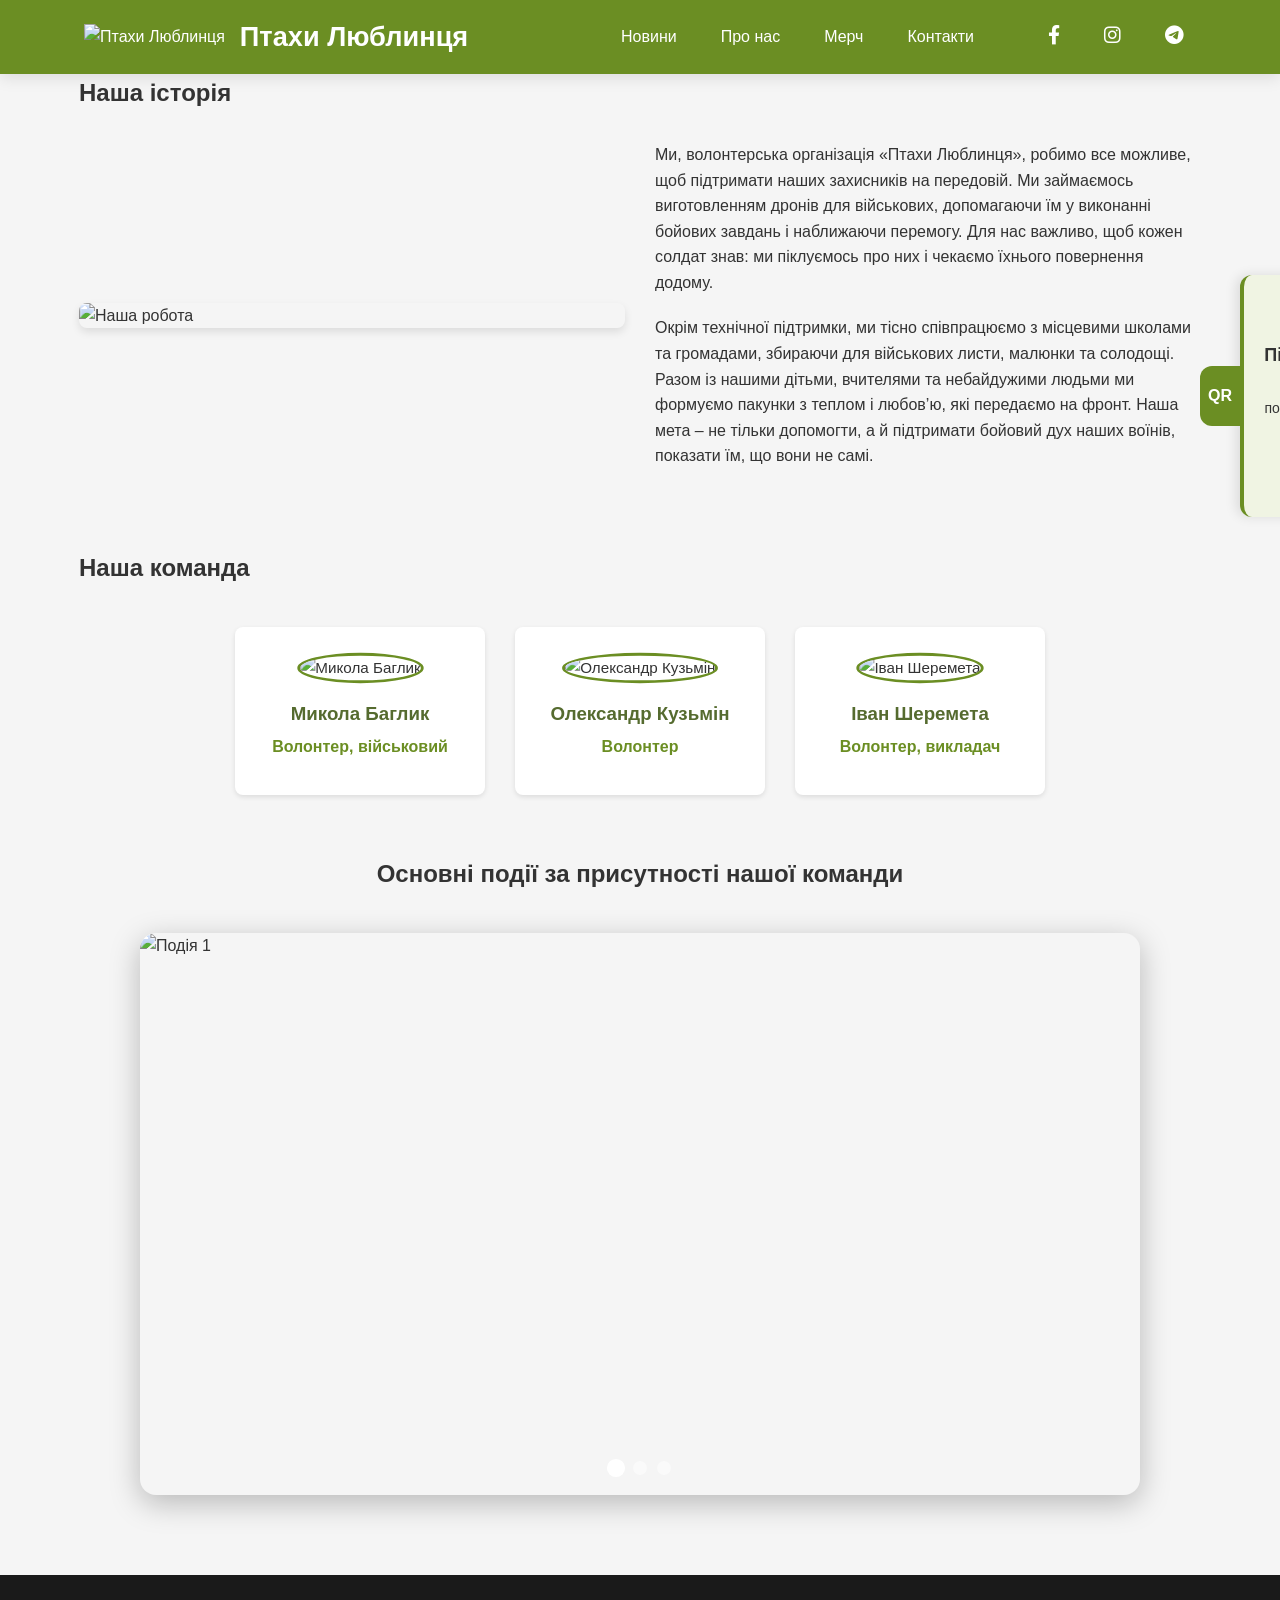
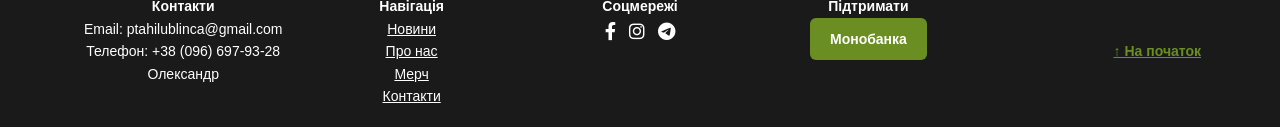
==== about.html @ 3c6cef3c "Add files via upload" ====
<!DOCTYPE html>
<html lang="uk">

<head>
  <meta charset="UTF-8">
  <meta name="viewport" content="width=device-width, initial-scale=1.0">
  <title>Про нас - Птахи Люблинця</title>
  <link rel="stylesheet" href="styles.css">
  <link rel="stylesheet" href="https://cdnjs.cloudflare.com/ajax/libs/font-awesome/6.0.0-beta3/css/all.min.css">
  <style>
    .donate-button {
      display: inline-block;
      background-color: #6b8e23;
      color: #fff;
      padding: 10px 20px;
      border-radius: 6px;
      text-decoration: none;
      font-weight: bold;
      transition: background-color 0.3s;
    }

    .donate-button:hover {
      background-color: #556b2f;
    }
  </style>
</head>

<body>
  <header>
    <div class="container">
      <div class="logo">
        <a href="index.html"><img src="Images/шеврон-removebg-preview.png" alt="Птахи Люблинця"></a>
        <a href="index.html"><h1>Птахи Люблинця</h1></a>
      </div>
      <button class="burger" id="burger" aria-label="Меню" aria-expanded="false">
        <span></span><span></span><span></span>
      </button>
      <nav id="main-nav">
        <ul class="nav-links">
          <li><a href="index.html">Новини</a></li>
          <li><a href="about.html" class="active">Про нас</a></li>
          <li><a href="merch.html">Мерч</a></li>
          <li><a href="contacts.php">Контакти</a></li>
        </ul>
        <ul class="social-links">
          <li><a href="https://www.facebook.com/profile.php?id=61558131549424" target="_blank"><i
                class="fab fa-facebook-f"></i></a></li>
          <li><a href="https://www.instagram.com/ptah_lub?utm_source=ig_web_button_share_sheet&igsh=ZDNlZDc0MzIxNw=="
              target="_blank"><i class="fab fa-instagram"></i></a></li>
          <li><a href="https://t.me/ptahu_lub" target="_blank"><i class="fab fa-telegram-plane"></i></a></li>
        </ul>
      </nav>
    </div>
  </header>

  <main class="container">
    <section class="about-section">
      <div class="qr-banner-wide">
        <img src="Images/ptahilublinca.png" alt="QR код на LinkTree">
        <div class="qr-text">
          <h3>Підтримай Птахів Люблинця</h3>
          <p>Скануй QR-код або перейди за посиланням, щоб доєднатися до нашої спільноти.</p>
          <a href="https://linktr.ee/ptahilublinca" target="_blank" class="donate-button">Доєднатися</a>
        </div>
      </div>

      <h2>Наша історія</h2>
      <div class="about-content">
        <img src="Images/Разом.jpg" alt="Наша робота" class="about-image">
        <div class="about-text">
          <p>Ми, волонтерська організація «Птахи Люблинця», робимо все можливе, щоб підтримати наших захисників на
            передовій. Ми займаємось виготовленням дронів для військових, допомагаючи їм у виконанні бойових завдань і
            наближаючи перемогу. Для нас важливо, щоб кожен солдат знав: ми піклуємось про них і чекаємо їхнього
            повернення додому.</p>
          <p>Окрім технічної підтримки, ми тісно співпрацюємо з місцевими школами та громадами, збираючи для військових
            листи, малюнки та солодощі. Разом із нашими дітьми, вчителями та небайдужими людьми ми формуємо пакунки з
            теплом і любов’ю, які передаємо на фронт. Наша мета – не тільки допомогти, а й підтримати бойовий дух наших
            воїнів, показати їм, що вони не самі.</p>
        </div>
      </div>
    </section>

    <section class="team-section">
      <h2>Наша команда</h2>
      <div class="team-grid">
        <div class="team-member">
          <img src="Images/Микола.jpg" alt="Микола Баглик">
          <h3>Микола Баглик</h3>
          <p class="position">Волонтер, військовий</p>
          <p class="bio"></p>
        </div>
        <div class="team-member">
          <img src="Images/Саша.jpg" alt="Олександр Кузьмін">
          <h3>Олександр Кузьмін</h3>
          <p class="position">Волонтер</p>
          <p class="bio"></p>
        </div>
        <div class="team-member">
          <img src="Images/Шеремета.jpg" alt="Іван Шеремета">
          <h3>Іван Шеремета</h3>
          <p class="position">Волонтер, викладач</p>
          <p class="bio"></p>
        </div>
      </div>
    </section>

    <style>
      .carousel {
        position: relative;
        width: 100%;
        max-width: 1000px;
        margin: 40px auto;
        overflow: hidden;
        border-radius: 16px;
        box-shadow: 0 8px 30px rgba(0, 0, 0, 0.25);
        aspect-ratio: 16/9;
        /* Фіксоване співвідношення сторін */
        background: #f5f5f5;
      }

      .slides-container {
        position: relative;
        width: 100%;
        height: 100%;
      }

      .slide {
        position: absolute;
        width: 100%;
        height: 100%;
        opacity: 0;
        transform: scale(0.95);
        transition: all 0.8s cubic-bezier(0.4, 0, 0.2, 1);
        display: flex;
        align-items: center;
        justify-content: center;
      }

      .slide.active {
        opacity: 1;
        transform: scale(1);
        z-index: 1;
      }

      .slide img {
        width: 100%;
        height: 100%;
        object-fit: cover;
        border-radius: 16px;
        transition: transform 0.5s ease;
      }

      .slide:hover img {
        transform: scale(1.03);
      }

      .caption {
        position: absolute;
        bottom: 0;
        left: 0;
        right: 0;
        background: linear-gradient(to top, rgba(0, 0, 0, 0.8), transparent);
        color: white;
        padding: 30px 20px 20px;
        text-align: center;
        font-size: 1.1rem;
        line-height: 1.4;
        transform: translateY(100%);
        transition: transform 0.5s ease;
        backdrop-filter: blur(5px);
      }

      .slide:hover .caption {
        transform: translateY(0);
      }

      /* Навігація */
      .carousel-nav {
        position: absolute;
        bottom: 20px;
        left: 50%;
        transform: translateX(-50%);
        display: flex;
        gap: 10px;
        z-index: 2;
      }

      .nav-dot {
        width: 14px;
        height: 14px;
        border-radius: 50%;
        background: rgba(255, 255, 255, 0.5);
        cursor: pointer;
        transition: all 0.3s ease;
      }

      .nav-dot.active {
        background: white;
        transform: scale(1.3);
      }

      /* Стрілки */
      .carousel-arrow {
        position: absolute;
        top: 50%;
        transform: translateY(-50%);
        width: 50px;
        height: 50px;
        background: rgba(255, 255, 255, 0.8);
        border-radius: 50%;
        display: flex;
        align-items: center;
        justify-content: center;
        cursor: pointer;
        z-index: 2;
        opacity: 0;
        transition: all 0.3s ease;
        font-size: 24px;
        color: #333;
      }

      .carousel:hover .carousel-arrow {
        opacity: 1;
      }

      .carousel-arrow:hover {
        background: white;
        transform: translateY(-50%) scale(1.1);
      }

      .arrow-prev {
        left: 25px;
      }

      .arrow-next {
        right: 25px;
      }
    </style>
    <h2 style="text-align: center;">Основні події за присутності нашої команди</h2>
    <div class="carousel">
      <div class="slides-container">
        <div class="slide active">
          <img src="Images/Буцинь.jpg" alt="Подія 1">
          <div class="caption">
            <h3>«Птахи Люблинця» були запрошені до села Буцинь на масштабну благодійну кільцеву гонку "OFF-ROAD CAR &
              ATV"</h3>
          </div>
        </div>
        <div class="slide">
          <img src="Images/Молитовний сніданок.JPG" alt="Подія 2">
          <div class="caption">
            <h3>Молитовний сніданок за участю високопосадовців, волонтерів, представників релігійних установ на вірян
            </h3>
          </div>
        </div>
        <div class="slide">
          <img src="Images/Благофест.jpg" alt="Подія 3">
          <div class="caption">
            <h3>«Птахи Люблинця» провели збір коштів на Благофесті</h3>
          </div>
        </div>
      </div>

      <div class="carousel-arrow arrow-prev">❮</div>
      <div class="carousel-arrow arrow-next">❯</div>

      <div class="carousel-nav">
        <div class="nav-dot active"></div>
        <div class="nav-dot"></div>
        <div class="nav-dot"></div>
      </div>
    </div>

    <script>
      document.addEventListener('DOMContentLoaded', function () {
        const slides = document.querySelectorAll('.slide');
        const dots = document.querySelectorAll('.nav-dot');
        const prevBtn = document.querySelector('.arrow-prev');
        const nextBtn = document.querySelector('.arrow-next');
        let currentIndex = 0;
        let intervalId;

        // Показуємо поточний слайд
        function showSlide(index) {
          slides.forEach(slide => slide.classList.remove('active'));
          dots.forEach(dot => dot.classList.remove('active'));

          currentIndex = (index + slides.length) % slides.length;
          slides[currentIndex].classList.add('active');
          dots[currentIndex].classList.add('active');
        }

        // Автоперемикання
        function startAutoSlide() {
          intervalId = setInterval(() => {
            showSlide(currentIndex + 1);
          }, 5000);
        }

        // Обробники подій
        prevBtn.addEventListener('click', () => {
          clearInterval(intervalId);
          showSlide(currentIndex - 1);
          startAutoSlide();
        });

        nextBtn.addEventListener('click', () => {
          clearInterval(intervalId);
          showSlide(currentIndex + 1);
          startAutoSlide();
        });

        dots.forEach((dot, index) => {
          dot.addEventListener('click', () => {
            clearInterval(intervalId);
            showSlide(index);
            startAutoSlide();
          });
        });

        // Пауза при наведенні
        const carousel = document.querySelector('.carousel');
        carousel.addEventListener('mouseenter', () => {
          clearInterval(intervalId);
        });

        carousel.addEventListener('mouseleave', startAutoSlide);

        // Початок автоматичного перемикання
        startAutoSlide();
      });
    </script>
  </main>

  <footer style="background-color: #1a1a1a; color: white; padding: 20px 0; text-align: center;">
    <div class="container"
      style="display: flex; flex-wrap: wrap; justify-content: space-between; gap: 20px; align-items: flex-start; font-size: 14px;">

      <div style="flex: 1; min-width: 180px;">
        <h4>Контакти</h4>
        <p>Email: ptahilublinca@gmail.com</p>
        <p>Телефон: +38 (096) 697-93-28</p>
        <p>Олександр</p>
      </div>

      <div style="flex: 1; min-width: 150px;">
        <h4>Навігація</h4>
        <ul style="list-style: none; padding: 0;">
          <li><a href="index.html" style="color: white;">Новини</a></li>
          <li><a href="about.html" style="color: white;">Про нас</a></li>
          <li><a href="merch.html" style="color: white;">Мерч</a></li>
          <li><a href="contacts.php" style="color: white;">Контакти</a></li>
        </ul>
      </div>

      <div style="flex: 1; min-width: 150px;">
        <h4>Соцмережі</h4>
        <div style="font-size: 18px;">
          <a href="https://www.facebook.com/profile.php?id=61558131549424" target="_blank"
            style="color: white; margin-right: 8px;"><i class="fab fa-facebook-f"></i></a>
          <a href="https://www.instagram.com/ptah_lub?utm_source=ig_web_button_share_sheet&igsh=ZDNlZDc0MzIxNw=="
            target="_blank" style="color: white; margin-right: 8px;"><i class="fab fa-instagram"></i></a>
          <a href="https://t.me/ptahu_lub" target="_blank" style="color: white;"><i
              class="fab fa-telegram-plane"></i></a>
        </div>
      </div>

      <div style="flex: 1; min-width: 150px;">
        <h4>Підтримати</h4>
        <a href="https://send.monobank.ua/jar/6HAFGo7Q5H" target="_blank" class="donate-button"
          style="font-size: 14px;">Монобанка</a>
      </div>

      <div style="flex: 1; min-width: 150px; text-align: right; align-self: center;">
        <a href="#top" style="color: #6b8e23; font-weight: bold; text-decoration: underline;">↑ На початок</a>
      </div>
    </div>

  </footer>

  <!-- QR FAB + Bottom Sheet (мобільні пристрої) -->
  <button class="qr-fab" id="qr-fab" aria-label="Підтримати — QR-код">
    <i class="fas fa-qrcode"></i>
  </button>

  <div class="qr-overlay" id="qr-overlay"></div>

  <div class="qr-sheet" id="qr-sheet">
    <div class="qr-sheet__handle"></div>
    <button class="qr-sheet__close" id="qr-close" aria-label="Закрити">&#215;</button>
    <img src="Images/ptahilublinca.png" alt="QR-код Птахи Люблинця">
    <h3>Підтримай Птахів Люблинця</h3>
    <p>Скануй QR-код або перейди за посиланням, щоб доєднатися до нашої спільноти.</p>
    <a href="https://linktr.ee/ptahilublinca" target="_blank" class="donate-button">Доєднатися</a>
  </div>

</body>

<script>
  // Sticky header
  const header = document.querySelector('header');
  window.addEventListener('scroll', () => {
    header.classList.toggle('scrolled', window.scrollY > 50);
  });
  // Бургер-меню
  const burger = document.getElementById('burger');
  const nav = document.getElementById('main-nav');
  burger.addEventListener('click', () => {
    const isOpen = nav.classList.toggle('open');
    burger.classList.toggle('open', isOpen);
    burger.setAttribute('aria-expanded', isOpen);
  });
  document.addEventListener('click', (e) => {
    if (!header.contains(e.target)) {
      nav.classList.remove('open');
      burger.classList.remove('open');
      burger.setAttribute('aria-expanded', false);
    }
  });

  // QR Bottom Sheet
  const qrFab     = document.getElementById('qr-fab');
  const qrOverlay = document.getElementById('qr-overlay');
  const qrSheet   = document.getElementById('qr-sheet');
  const qrClose   = document.getElementById('qr-close');

  function openQR() {
    qrOverlay.classList.add('open');
    qrSheet.classList.add('open');
    document.body.style.overflow = 'hidden';
  }

  function closeQR() {
    qrOverlay.classList.remove('open');
    qrSheet.classList.remove('open');
    document.body.style.overflow = '';
  }

  qrFab.addEventListener('click', openQR);
  qrClose.addEventListener('click', closeQR);
  qrOverlay.addEventListener('click', closeQR);
</script>

</html>
---- styles.css ----
/* ============================================================
   CSS Variables (Design Tokens)
   ============================================================ */
:root {
    --color-primary: #6b8e23;
    --color-dark: #556b2f;
    --color-light-bg: #f0f4e3;
    --color-white: #ffffff;
    --color-text: #333333;
    --color-text-muted: #555555;
    --color-border: #dddddd;
    --shadow-sm: 0 2px 5px rgba(0, 0, 0, 0.1);
    --shadow-md: 0 4px 15px rgba(0, 0, 0, 0.1);
    --shadow-lg: 0 8px 25px rgba(0, 0, 0, 0.15);
    --radius-sm: 4px;
    --radius-md: 8px;
    --radius-lg: 12px;
    --transition: 0.3s ease-in-out;
}

/* ============================================================
   Reset & Base
   ============================================================ */
*,
*::before,
*::after {
    margin: 0;
    padding: 0;
    box-sizing: border-box;
}

html {
    scroll-behavior: smooth;
}

body {
    display: flex;
    flex-direction: column;
    min-height: 100vh;
    background-color: #f5f5f5;
    color: var(--color-text);
    font-family: 'Arial', sans-serif;
    line-height: 1.6;
    font-size: 16px;
}

main {
    flex: 1 0 auto;
    padding: 20px;
}

.container {
    width: 90%;
    max-width: 1200px;
    margin: 0 auto;
    padding: 0 15px;
}

/* ============================================================
   Header & Navigation
   ============================================================ */
header {
    background-color: var(--color-primary);
    color: var(--color-white);
    padding: 15px 0;
    position: sticky;
    top: 0;
    z-index: 100;
    box-shadow: var(--shadow-md);
    transition: all var(--transition);
}

header.scrolled {
    padding: 10px 0;
    background-color: var(--color-dark);
    box-shadow: 0 3px 10px rgba(0, 0, 0, 0.2);
}

header .container {
    display: flex;
    align-items: center;
    justify-content: space-between;
    flex-wrap: wrap;
    padding: 0 20px;
}

/* Logo */
.logo {
    display: flex;
    align-items: center;
    gap: 15px;
}

.logo img {
    height: 50px;
    width: auto;
    transition: transform var(--transition);
}

.logo:hover img {
    transform: scale(1.1);
}

.logo h1 {
    font-size: 1.7rem;
    font-weight: 700;
}

/* Посилання у логотипі — без стандартного вигляду браузера */
.logo a {
    color: inherit;
    text-decoration: none;
}

.logo a:hover h1 {
    color: #cddc39;
    transition: color var(--transition);
}

/* Nav */
nav {
    display: flex;
    align-items: center;
}

.nav-links,
.social-links {
    list-style: none;
    display: flex;
    align-items: center;
}

.nav-links {
    margin-right: 30px;
    flex-wrap: wrap;
}

.nav-links li,
.social-links li {
    margin-left: 20px;
}

.nav-links a,
.social-links a {
    color: var(--color-white);
    text-decoration: none;
    font-weight: 500;
    padding: 8px 12px;
    border-radius: var(--radius-sm);
    transition: all var(--transition);
}

.nav-links a:hover {
    color: #cddc39;
    background-color: rgba(255, 255, 255, 0.2);
    transform: translateY(-3px);
}

.social-links a {
    font-size: 1.2rem;
}

.social-links a:hover {
    color: #cddc39;
    transform: scale(1.1);
}

/* Burger Menu */
.burger {
    display: none;
    flex-direction: column;
    justify-content: space-between;
    width: 28px;
    height: 20px;
    cursor: pointer;
    background: none;
    border: none;
    padding: 0;
    z-index: 200;
}

.burger span {
    display: block;
    width: 100%;
    height: 3px;
    background-color: var(--color-white);
    border-radius: 3px;
    transition: all var(--transition);
}

.burger.open span:nth-child(1) {
    transform: translateY(8.5px) rotate(45deg);
}

.burger.open span:nth-child(2) {
    opacity: 0;
}

.burger.open span:nth-child(3) {
    transform: translateY(-8.5px) rotate(-45deg);
}

/* ============================================================
   Footer
   ============================================================ */
footer {
    background-color: var(--color-dark);
    color: var(--color-white);
    text-align: center;
    padding: 20px 0;
    margin-top: 40px;
    flex-shrink: 0;
}

/* ============================================================
   Sections (shared blocks)
   ============================================================ */
.section-block {
    display: flex;
    align-items: flex-start;
    gap: 20px;
    width: 100%;
    max-width: 1000px;
    margin: 30px auto;
    padding: 25px 30px;
    border-radius: var(--radius-lg);
    background-color: var(--color-white);
    box-shadow: 0 4px 20px rgba(0, 0, 0, 0.06);
    opacity: 0;
    transform: translateY(20px);
    transition: all 0.6s ease-in-out;
    flex-wrap: wrap;
}

.section-block.visible {
    opacity: 1;
    transform: translateY(0);
}

.section-block.alternate-bg {
    background-color: var(--color-light-bg);
}

.section-block img {
    width: 100%;
    max-width: 100%;
    height: auto;
    border-radius: var(--radius-md);
}

.section-block p {
    flex: 1;
    margin-top: 0;
}

/* Video wrapper (16:9)
   position:relative обов'язковий на ВСІХ .video-wrapper,
   щоб вкладений iframe з position:absolute відображався коректно */
.video-wrapper {
    width: 100%;
    max-width: 1000px;
    margin: 20px auto 0;
    padding-bottom: 56.25%;
    position: relative;
    overflow: hidden;
    border-radius: 10px;
}

/* Розширення для відео всередині section-block */
.section-block .video-wrapper {
    flex: 1 1 100%;
}

.video-wrapper iframe {
    position: absolute;
    top: 0;
    left: 0;
    width: 100%;
    height: 100%;
    border: none;
    border-radius: 10px;
    transition: transform var(--transition), box-shadow var(--transition);
}

.video-wrapper:hover iframe {
    transform: scale(1.02);
    box-shadow: 0 10px 20px rgba(0, 0, 0, 0.25);
}

/* Анімація фотографій при наведенні (section-block, text-block) */
.section-block img,
.text-block img {
    transition: transform var(--transition), opacity var(--transition);
}

.section-block img:hover,
.text-block img:hover {
    transform: scale(1.05);
    opacity: 0.9;
}

/* Головне фото на головній сторінці */
.hero-img {
    transition: transform 0.4s ease-in-out, opacity 0.4s ease-in-out,
                box-shadow 0.4s ease-in-out;
}

.hero-img:hover {
    transform: scale(1.03);
    opacity: 0.93;
    box-shadow: 0 12px 30px rgba(0, 0, 0, 0.2);
}

/* ============================================================
   Hero blocks
   ============================================================ */
.hero-common,
.contacts-hero {
    text-align: justify;
    margin: 40px 0;
}

.hero-common h2,
.contacts-hero h2 {
    font-size: 2rem;
    color: var(--color-dark);
    margin-bottom: 10px;
    transition: all 0.4s ease;
}

.contacts-hero:hover h2 {
    transform: scale(1.02);
    text-shadow: 1px 1px 3px rgba(85, 107, 47, 0.3);
}

.hero-common p,
.contacts-hero p {
    font-size: 1.2rem;
    color: var(--color-primary);
    font-weight: 500;
    transition: all 0.4s ease;
}

.contacts-hero:hover p {
    letter-spacing: 0.5px;
    color: var(--color-dark);
}

/* ============================================================
   Merch Hero
   ============================================================ */
.merch-hero {
    text-align: center;
    margin: 40px 0;
    padding: 0 20px;
}

.merch-hero h2 {
    font-size: 2.2rem;
    color: var(--color-dark);
    margin-bottom: 15px;
    transition: all 0.4s ease;
    display: inline-block;
}

.merch-hero:hover h2 {
    color: var(--color-primary);
    transform: translateY(-3px);
    text-shadow: 0 2px 8px rgba(107, 142, 35, 0.3);
}

.merch-hero p {
    font-size: 1.3rem;
    color: var(--color-primary);
    font-weight: 500;
    max-width: 800px;
    margin: 0 auto;
    transition: all 0.4s ease 0.1s;
}

.merch-hero:hover p {
    color: var(--color-dark);
    letter-spacing: 0.5px;
}

/* ============================================================
   Merch Grid & Items
   ============================================================ */
.merch-grid {
    display: flex;
    flex-wrap: wrap;
    justify-content: center;
    gap: 30px;
    padding: 0 20px;
    margin: 40px auto;
    max-width: 1400px;
}

.merch-item {
    background: var(--color-white);
    border-radius: var(--radius-lg);
    overflow: hidden;
    box-shadow: 0 5px 15px rgba(0, 0, 0, 0.1);
    transition: all var(--transition);
    display: flex;
    flex-direction: column;
    width: 350px;
    max-width: 100%;
}

.merch-item:hover {
    transform: translateY(-8px);
    box-shadow: var(--shadow-lg);
}

.merch-category {
    background-color: var(--color-dark);
    color: var(--color-white);
    padding: 12px;
    font-weight: bold;
    text-align: center;
    font-size: 1.1rem;
    text-transform: uppercase;
    letter-spacing: 1px;
}

.merch-item img {
    width: 90%;
    height: 250px;
    object-fit: cover;
    padding: 20px;
    border-radius: 25px;
    transition: all 0.4s ease;
    margin: 0 auto;
    display: block;
}

.merch-item:hover img {
    transform: scale(1.03);
    border-radius: 15px;
}

.merch-content {
    padding: 0 20px 20px;
    flex-grow: 1;
    display: flex;
    flex-direction: column;
}

.merch-item h3 {
    color: var(--color-dark);
    margin: 15px 0 10px;
    font-size: 1.4rem;
    text-align: center;
    position: relative;
    padding-bottom: 10px;
}

.merch-item h3::after {
    content: '';
    position: absolute;
    bottom: 0;
    left: 50%;
    transform: translateX(-50%);
    width: 60px;
    height: 3px;
    background-color: var(--color-primary);
}

.merch-item p {
    color: var(--color-text-muted);
    margin: 10px 0 15px;
    line-height: 1.6;
    font-size: 0.95rem;
    flex-grow: 1;
}

.merch-item .price {
    font-size: 1.3rem;
    font-weight: bold;
    color: var(--color-primary);
    margin: 10px 0;
    text-align: center;
}

/* ============================================================
   Buttons
   ============================================================ */
.submit-btn,
.buy-btn,
.more-button {
    display: inline-block;
    background-color: var(--color-primary);
    color: var(--color-white);
    border: none;
    padding: 12px 30px;
    font-size: 1rem;
    font-weight: 600;
    border-radius: var(--radius-sm);
    cursor: pointer;
    transition: all var(--transition);
    text-decoration: none;
    text-align: center;
}

.submit-btn:hover,
.buy-btn:hover,
.more-button:hover {
    background-color: var(--color-dark);
}

.buy-btn {
    display: block;
    width: 80%;
    margin: 15px auto 20px;
    padding: 12px;
    border-radius: 6px;
    font-weight: bold;
    font-size: 1rem;
    text-transform: uppercase;
    letter-spacing: 1px;
}

.buy-btn:hover {
    background-color: var(--color-dark);
    transform: translateY(-2px);
    box-shadow: 0 5px 10px rgba(85, 107, 47, 0.3);
}

.more-button {
    margin-top: 20px;
    padding: 10px 20px;
    box-shadow: 0 4px 8px rgba(107, 142, 35, 0.3);
}

.more-button:hover {
    transform: translateY(-3px) scale(1.05);
    box-shadow: 0 8px 15px rgba(107, 142, 35, 0.4);
}

.support-button {
    text-align: right;
}

.right-button {
    float: right;
}

/* ============================================================
   Contacts page
   ============================================================ */
.contacts-container {
    display: grid;
    grid-template-columns: 1fr 1fr;
    gap: 40px;
    margin: 40px 0;
}

.contact-info,
.contact-form {
    background: var(--color-white);
    padding: 30px;
    border-radius: var(--radius-md);
    box-shadow: 0 3px 10px rgba(0, 0, 0, 0.1);
}

.contact-info h3 {
    color: var(--color-dark);
    margin: 25px 0 15px;
    display: flex;
    align-items: center;
    gap: 10px;
}

.contact-info h3:first-child {
    margin-top: 0;
}

.contact-info h3 i {
    color: var(--color-primary);
}

.contact-info p {
    margin-bottom: 10px;
    padding-left: 30px;
}

.social-section {
    margin-top: 40px;
}

.social-buttons {
    display: flex;
    gap: 15px;
    margin-top: 15px;
    padding-left: 30px;
    flex-wrap: wrap;
}

.social-button {
    width: 40px;
    height: 40px;
    border-radius: 50%;
    display: flex;
    align-items: center;
    justify-content: center;
    color: var(--color-white);
    font-size: 1.2rem;
    transition: transform var(--transition);
}

.social-button:hover {
    transform: translateY(-3px);
}

.fb,
.inst,
.tg {
    background-color: var(--color-primary);
}

.contact-form h3 {
    color: var(--color-dark);
    margin-bottom: 25px;
    font-size: 1.5rem;
}

.form-group {
    margin-bottom: 20px;
}

.form-group label {
    display: block;
    margin-bottom: 8px;
    font-weight: 600;
    color: var(--color-dark);
}

.form-group input,
.form-group textarea {
    width: 100%;
    padding: 12px;
    border: 1px solid var(--color-border);
    border-radius: var(--radius-sm);
    font-size: 1rem;
    transition: border-color var(--transition);
    font-family: inherit;
}

.form-group input:focus,
.form-group textarea:focus {
    border-color: var(--color-primary);
    outline: none;
}

/* Contacts grid */
.contacts-grid {
    display: grid;
    grid-template-columns: repeat(auto-fit, minmax(280px, 1fr));
    gap: 30px;
    margin: 40px 0;
}

.contacts-item {
    background: var(--color-white);
    border-radius: var(--radius-md);
    overflow: hidden;
    box-shadow: 0 3px 10px rgba(0, 0, 0, 0.1);
    transition: transform var(--transition), box-shadow var(--transition);
}

.contacts-item:hover {
    transform: translateY(-5px);
    box-shadow: var(--shadow-lg);
}

.contacts-category {
    background-color: var(--color-dark);
    color: var(--color-white);
    padding: 10px;
    font-weight: bold;
    transition: all var(--transition);
}

.contacts-item:hover .contacts-category {
    background-color: var(--color-primary);
    letter-spacing: 1px;
}

.contacts-item img {
    width: 100%;
    height: 300px;
    object-fit: cover;
    padding: 20px;
    transition: transform 0.4s ease, padding var(--transition);
}

.contacts-item:hover img {
    transform: scale(0.98);
    padding: 15px;
}

.contacts-item h3 {
    color: var(--color-dark);
    margin: 10px 0;
    padding: 0 20px;
    font-size: 1.3rem;
    transition: all var(--transition);
    position: relative;
}

.contacts-item:hover h3 {
    color: #3a4a1f;
    transform: scale(1.02);
}

.contacts-item h3::after {
    content: '';
    position: absolute;
    bottom: -5px;
    left: 50%;
    transform: translateX(-50%) scaleX(0);
    width: 50px;
    height: 2px;
    background-color: var(--color-primary);
    transition: transform var(--transition);
}

.contacts-item:hover h3::after {
    transform: translateX(-50%) scaleX(1);
}

/* ============================================================
   About page
   ============================================================ */
.about-section {
    margin-bottom: 50px;
}

.about-content {
    display: flex;
    gap: 30px;
    align-items: center;
    margin-top: 30px;
}

.about-image {
    width: 50%;
    border-radius: var(--radius-md);
    box-shadow: 0 4px 8px rgba(0, 0, 0, 0.1);
    transition: all 0.4s ease-in-out;
}

.about-image:hover {
    transform: scale(1.03) rotate(1deg);
    box-shadow: var(--shadow-lg);
    filter: brightness(1.05) contrast(1.05);
}

.about-text {
    width: 50%;
}

.about-text p {
    margin-bottom: 20px;
}

/* Team */
.team-section {
    margin: 60px 0;
}

.team-grid {
    display: flex;
    flex-wrap: wrap;
    justify-content: center;
    gap: 30px;
    margin-top: 40px;
}

.team-member {
    flex: 0 1 250px;
    max-width: 300px;
    background: var(--color-white);
    padding: 25px;
    border-radius: var(--radius-md);
    box-shadow: var(--shadow-sm);
    text-align: center;
    transition: all var(--transition);
}

.team-member:hover {
    transform: translateY(-5px);
    box-shadow: 0 10px 20px rgba(0, 0, 0, 0.1);
}

.team-member img {
    width: 150px;
    height: 150px;
    border-radius: 50%;
    object-fit: cover;
    margin-bottom: 15px;
    border: 3px solid var(--color-primary);
    transform: scale(0.95);
    transition: all 0.3s cubic-bezier(0.25, 0.46, 0.45, 0.94);
}

.team-member:hover img {
    transform: scale(1.05) translateY(-5px);
    border-color: #a2c523;
    box-shadow: 0 5px 15px rgba(0, 0, 0, 0.2);
}

.team-member h3 {
    color: var(--color-dark);
    margin-bottom: 5px;
}

.position {
    color: var(--color-primary);
    font-weight: 600;
    margin-bottom: 10px;
}

.bio {
    font-size: 0.9rem;
    color: #666;
}

/* Achievements */
.achievements {
    margin: 60px 0;
}

.achievements-list {
    display: grid;
    grid-template-columns: repeat(auto-fill, minmax(200px, 1fr));
    gap: 30px;
    margin-top: 40px;
}

.achievement-item {
    background: var(--color-white);
    padding: 30px 20px;
    border-radius: var(--radius-md);
    box-shadow: var(--shadow-sm);
    text-align: center;
    transition: transform var(--transition);
}

.achievement-item:hover {
    transform: translateY(-5px);
}

.achievement-item i {
    font-size: 2.5rem;
    color: var(--color-primary);
    margin-bottom: 15px;
}

.achievement-item p {
    font-weight: 600;
    color: var(--color-dark);
}

/* ============================================================
   Text & Image blocks (shared animations)
   ============================================================ */
.text-block {
    transition: transform var(--transition), opacity var(--transition);
}

.text-block:hover,
.text-block:hover p,
.text-block:hover h3 {
    transform: translateY(-5px);
}

.support-block {
    transition: all 0.4s ease;
}

.support-block:hover {
    background-color: #f0f4e8 !important;
}

.support-text {
    transition: all 0.4s ease;
}

.support-block:hover .support-text {
    transform: translateX(10px);
}

/* ============================================================
   QR Banner (slide-in from right)
   ============================================================ */
.qr-banner-wide {
    position: fixed;
    top: 275px;
    right: -260px;
    width: 300px;
    height: auto;
    background-color: var(--color-light-bg);
    border-left: 4px solid var(--color-primary);
    box-shadow: -4px 0 12px rgba(0, 0, 0, 0.1);
    padding: 20px;
    z-index: 1000;
    display: flex;
    flex-direction: column;
    align-items: center;
    gap: 10px;
    border-radius: 12px 0 0 12px;
    transition: right var(--transition);
}

.qr-banner-wide:hover {
    right: 0;
}

.qr-banner-wide::before {
    content: "QR";
    position: absolute;
    left: -44px;
    top: 50%;
    transform: translateY(-50%);
    width: 40px;
    height: 60px;
    background-color: var(--color-primary);
    color: var(--color-white);
    display: flex;
    align-items: center;
    justify-content: center;
    font-weight: bold;
    border-radius: 12px 0 0 12px;
    cursor: pointer;
}

.qr-banner-wide img {
    width: 80%;
    height: auto;
    border-radius: var(--radius-md);
    transition: opacity var(--transition);
}

.qr-banner-wide .qr-text {
    text-align: center;
}

.qr-banner-wide h3 {
    font-size: 18px;
    margin: 10px 0 5px;
}

.qr-banner-wide p {
    font-size: 14px;
    margin: 0 0 10px;
}

.qr-banner-wide .donate-button {
    background-color: var(--color-primary);
    color: var(--color-white);
    padding: 10px 16px;
    border-radius: 6px;
    text-decoration: none;
    font-weight: bold;
    transition: background-color var(--transition);
}

.qr-banner-wide .donate-button:hover {
    background-color: var(--color-dark);
}

/* ============================================================
   Donate fixed button
   ============================================================ */
.donate-fixed {
    position: fixed;
    top: 10px;
    left: 50%;
    transform: translateX(-50%);
    z-index: 999;
    background-color: var(--color-primary);
    padding: 10px 20px;
    border-radius: var(--radius-md);
    box-shadow: 0 4px 12px rgba(0, 0, 0, 0.15);
}

.donate-fixed a {
    color: var(--color-white);
    text-decoration: none;
    font-weight: bold;
    font-size: 16px;
}

.donate-fixed a:hover {
    opacity: 0.85;
}

/* ============================================================
   Mobile QR FAB + Bottom Sheet
   ============================================================ */

/* Плаваюча кнопка (видима лише на мобільних) */
.qr-fab {
    display: none; /* Показуємо тільки в media query */
    position: fixed;
    bottom: 24px;
    right: 20px;
    z-index: 1100;
    width: 56px;
    height: 56px;
    border-radius: 50%;
    background-color: var(--color-primary);
    color: var(--color-white);
    border: none;
    cursor: pointer;
    box-shadow: 0 4px 16px rgba(107, 142, 35, 0.5);
    font-size: 1.4rem;
    align-items: center;
    justify-content: center;
    transition: transform var(--transition), background-color var(--transition);
}

.qr-fab:hover,
.qr-fab:active {
    background-color: var(--color-dark);
    transform: scale(1.1);
}

/* Затемнення фону */
.qr-overlay {
    display: none;
    position: fixed;
    inset: 0;
    background: rgba(0, 0, 0, 0.5);
    z-index: 1200;
    opacity: 0;
    transition: opacity 0.3s ease;
}

.qr-overlay.open {
    display: block;
    opacity: 1;
}

/* Bottom Sheet */
.qr-sheet {
    display: none;
    position: fixed;
    bottom: 0;
    left: 0;
    right: 0;
    z-index: 1300;
    background: var(--color-white);
    border-radius: 20px 20px 0 0;
    padding: 24px 20px 36px;
    box-shadow: 0 -6px 30px rgba(0, 0, 0, 0.2);
    transform: translateY(100%);
    transition: transform 0.35s cubic-bezier(0.32, 0.72, 0, 1);
    text-align: center;
}

.qr-sheet.open {
    display: flex;
    flex-direction: column;
    align-items: center;
    gap: 12px;
    transform: translateY(0);
}

/* Ручка-індикатор зверху */
.qr-sheet__handle {
    width: 36px;
    height: 4px;
    background: #ddd;
    border-radius: 2px;
    margin-bottom: 4px;
}

/* Кнопка закрити */
.qr-sheet__close {
    position: absolute;
    top: 16px;
    right: 18px;
    background: none;
    border: none;
    font-size: 1.5rem;
    color: #888;
    cursor: pointer;
    line-height: 1;
    padding: 4px;
}

.qr-sheet__close:hover {
    color: var(--color-dark);
}

.qr-sheet img {
    width: 160px;
    height: 160px;
    object-fit: contain;
    border-radius: var(--radius-md);
    border: 2px solid var(--color-light-bg);
}

.qr-sheet h3 {
    font-size: 1.1rem;
    color: var(--color-dark);
    margin: 0;
}

.qr-sheet p {
    font-size: 0.9rem;
    color: #666;
    margin: 0;
    padding: 0 10px;
}

.qr-sheet .donate-button {
    display: inline-block;
    background-color: var(--color-primary);
    color: var(--color-white);
    padding: 12px 28px;
    border-radius: 8px;
    text-decoration: none;
    font-weight: bold;
    font-size: 1rem;
    transition: background-color var(--transition);
    margin-top: 4px;
}

.qr-sheet .donate-button:hover {
    background-color: var(--color-dark);
}

/* ============================================================
   RESPONSIVE — Tablet (max 768px)
   ============================================================ */
@media (max-width: 768px) {

    /* Показуємо FAB-кнопку */
    .qr-fab {
        display: flex;
    }

    .burger {
        display: flex;
    }

    nav {
        display: none;
        position: absolute;
        top: 100%;
        left: 0;
        right: 0;
        background-color: var(--color-dark);
        flex-direction: column;
        align-items: center;
        padding: 20px;
        gap: 15px;
        box-shadow: 0 8px 20px rgba(0, 0, 0, 0.2);
    }

    nav.open {
        display: flex;
    }

    .nav-links {
        flex-direction: column;
        align-items: center;
        gap: 8px;
        margin-right: 0;
    }

    .nav-links li,
    .social-links li {
        margin-left: 0;
    }

    .social-links {
        justify-content: center;
        gap: 10px;
    }

    header .container {
        padding: 0 15px;
        position: relative;
    }

    .logo h1 {
        font-size: 1.4rem;
    }

    .logo img {
        height: 42px;
    }

    /* Section blocks */
    .section-block {
        flex-direction: column;
        padding: 20px;
        gap: 15px;
    }

    .section-block p {
        font-size: 1rem;
    }

    /* Hero */
    .hero-common h2,
    .contacts-hero h2,
    .merch-hero h2 {
        font-size: 1.6rem;
        text-align: center;
    }

    .hero-common p,
    .contacts-hero p,
    .merch-hero p {
        font-size: 1.05rem;
        text-align: center;
    }

    /* Contacts */
    .contacts-container {
        grid-template-columns: 1fr;
        gap: 25px;
    }

    .contact-info,
    .contact-form {
        padding: 22px;
    }

    .contact-form h3 {
        font-size: 1.35rem;
    }

    .contact-info p {
        padding-left: 15px;
    }

    .social-buttons {
        padding-left: 0;
        gap: 12px;
    }

    /* About */
    .about-content {
        flex-direction: column;
    }

    .about-image,
    .about-text {
        width: 100%;
    }

    /* Team / Achievements */
    .team-grid,
    .achievements-list {
        grid-template-columns: 1fr 1fr;
    }

    /* Merch */
    .merch-item {
        width: 100%;
        max-width: 400px;
    }

    /* QR Banner — hide on tablet/mobile to avoid overlap */
    .qr-banner-wide {
        display: none;
    }
}

/* ============================================================
   RESPONSIVE — Mobile (max 480px)
   ============================================================ */
@media (max-width: 480px) {
    body {
        font-size: 15px;
    }

    main {
        padding: 10px;
    }

    header {
        padding: 10px 0;
    }

    .logo img {
        height: 36px;
    }

    .logo h1 {
        font-size: 1.2rem;
    }

    /* Section blocks */
    .section-block {
        padding: 15px;
        margin: 15px auto;
        gap: 10px;
    }

    .section-block p {
        font-size: 0.95rem;
    }

    .section-block img {
        border-radius: 6px;
    }

    /* Hero */
    .hero-common h2,
    .contacts-hero h2,
    .merch-hero h2 {
        font-size: 1.3rem;
        margin-bottom: 8px;
    }

    .hero-common p,
    .contacts-hero p,
    .merch-hero p {
        font-size: 1rem;
    }

    /* Contacts */
    .contact-info,
    .contact-form {
        padding: 18px;
        border-radius: 6px;
    }

    .contact-form h3 {
        font-size: 1.2rem;
    }

    .form-group label {
        font-size: 0.95rem;
    }

    .form-group input,
    .form-group textarea {
        padding: 10px;
        font-size: 0.95rem;
    }

    .contact-info h3 {
        font-size: 1.05rem;
        gap: 8px;
    }

    .contact-info p {
        padding-left: 8px;
        font-size: 0.9rem;
    }

    .social-button {
        width: 36px;
        height: 36px;
        font-size: 1rem;
    }

    .social-buttons {
        gap: 10px;
    }

    /* Team / Achievements */
    .team-grid,
    .achievements-list {
        grid-template-columns: 1fr;
    }

    .team-member img {
        width: 120px;
        height: 120px;
    }

    /* Merch */
    .merch-item {
        width: 100%;
    }

    .merch-item img {
        height: 200px;
    }

    .merch-item h3 {
        font-size: 1.2rem;
    }

    .buy-btn {
        width: 90%;
        font-size: 0.95rem;
    }

    /* Contacts grid */
    .contacts-grid {
        grid-template-columns: 1fr;
        gap: 20px;
    }

    .contacts-item img {
        height: 200px;
        padding: 12px;
    }

    /* Donate fixed */
    .donate-fixed {
        font-size: 14px;
        padding: 8px 14px;
        top: 6px;
    }
}
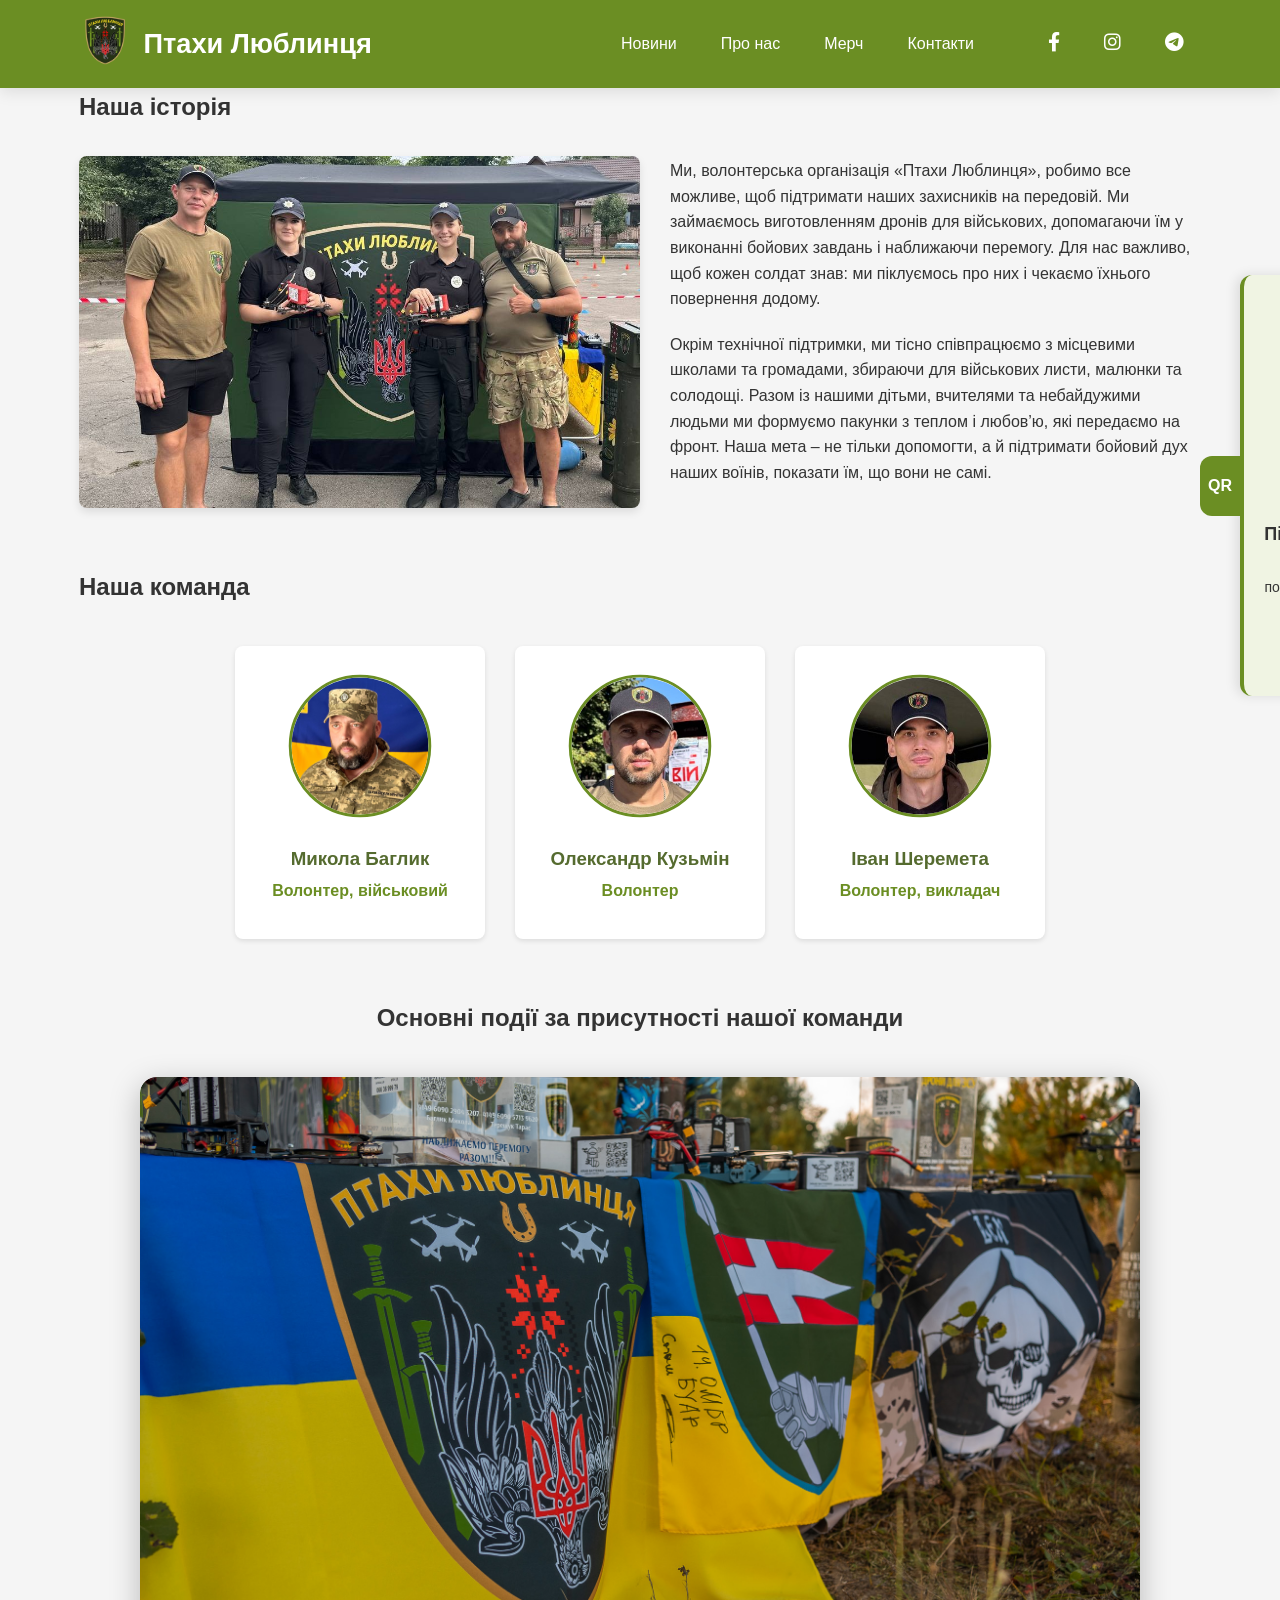
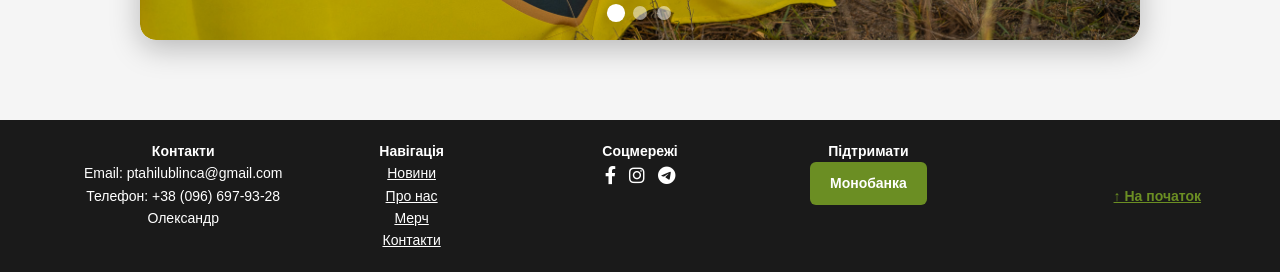
==== commit 811fd977: "Update print statement from 'Hello' to 'Goodbye'" ====
--- a/about.html
+++ b/about.html
@@ -40,7 +40,7 @@
           <li><a href="index.html">Новини</a></li>
           <li><a href="about.html" class="active">Про нас</a></li>
           <li><a href="merch.html">Мерч</a></li>
-          <li><a href="contacts.php">Контакти</a></li>
+          <li><a href="contacts.html">Контакти</a></li>
         </ul>
         <ul class="social-links">
           <li><a href="https://www.facebook.com/profile.php?id=61558131549424" target="_blank"><i
@@ -441,4 +441,4 @@
   qrOverlay.addEventListener('click', closeQR);
 </script>
 
-</html>+</html>
